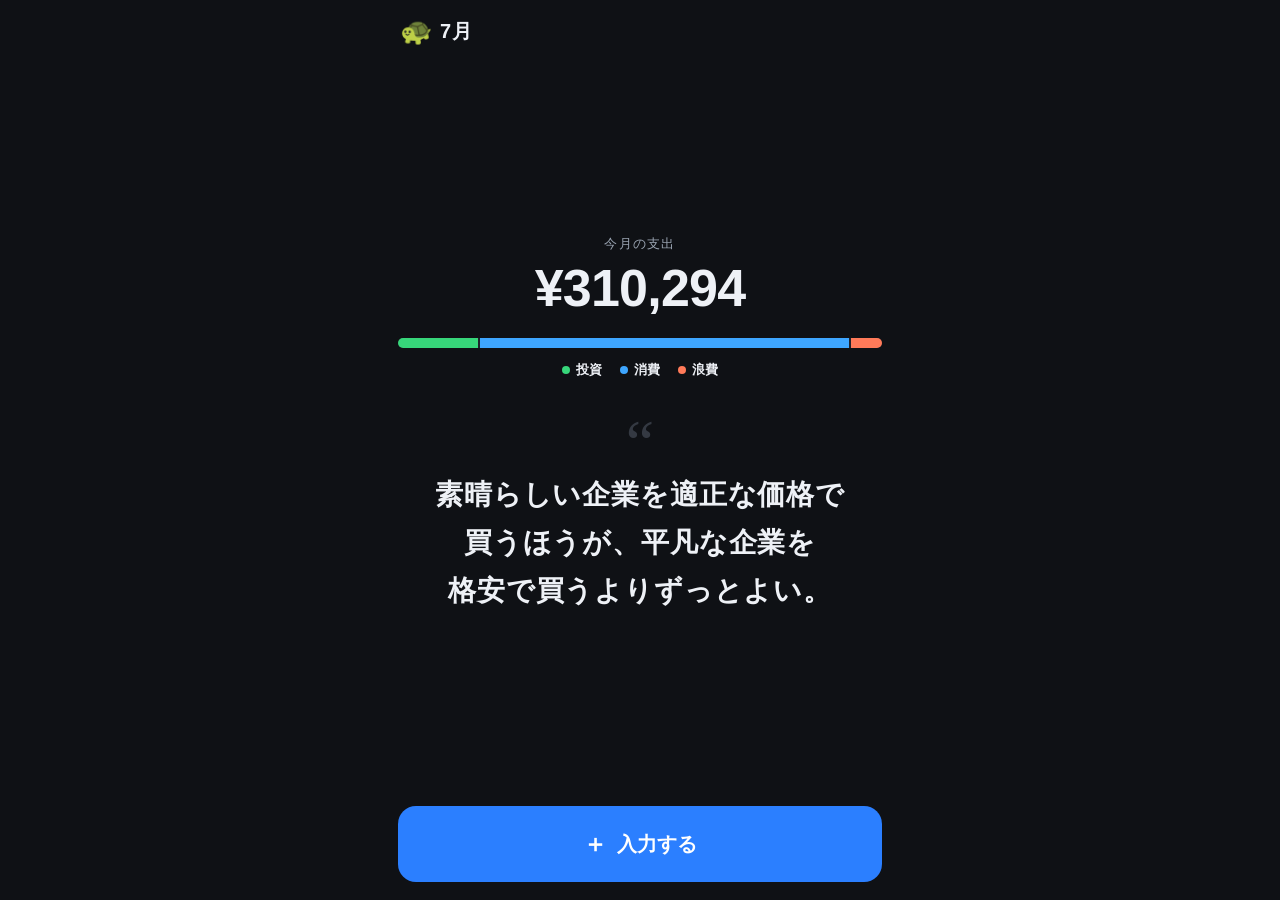
==== index.html @ e2559fa1 "🐢 Wallet PWA front-end (Apps Script backend)" ====
<!DOCTYPE html>
<html lang="ja">
<head>
<meta charset="utf-8">
<meta name="viewport" content="width=device-width, initial-scale=1, maximum-scale=1, user-scalable=no">
<meta name="apple-mobile-web-app-capable" content="yes">
<meta name="apple-mobile-web-app-status-bar-style" content="black-translucent">
<meta name="theme-color" content="#0f1115">
<meta name="apple-mobile-web-app-title" content="かんたん入力">
<link rel="manifest" href="manifest.json">
<link rel="apple-touch-icon" href="icon-180.png">
<link rel="icon" href="icon-192.png">
<title>🐢 かんたん入力</title>
<style>
  :root{
    --bg:#0f1115; --card:#171a21; --card2:#1e222b; --line:#2a2f3a;
    --txt:#eef1f6; --sub:#9aa4b2; --faint:#5a6270;
    --accent:#2b7fff; --accentDim:#22314a; --ok:#37d67a;
    --chip:#232833; --radius:16px;
    --ease:cubic-bezier(.16,1,.3,1);
  }
  *{box-sizing:border-box; -webkit-tap-highlight-color:transparent;}
  html,body{margin:0; height:100%;}
  body{
    background:var(--bg); color:var(--txt);
    font-family:-apple-system,BlinkMacSystemFont,"Hiragino Kaku Gothic ProN","Yu Gothic",Meiryo,sans-serif;
    max-width:520px; margin:0 auto; -webkit-user-select:none; user-select:none;
    min-height:100dvh; display:flex; flex-direction:column;
  }
  #app{flex:1; display:flex; flex-direction:column; padding:0 18px calc(18px + env(safe-area-inset-bottom));}
  /* --- 画面遷移アニメーション ---
     方針: 画面は「横」に進む。中の要素も必ず同じ横方向へ揃える（縦の動きは使わない）。
     進む=右から入る / 戻る=左から入る。--dx が向きを一元管理する。 */
  .screen{--dx:26px; flex:1; display:flex; flex-direction:column; animation:fadeIn .2s var(--ease);}
  .screen.rev{--dx:-26px;}
  @keyframes fadeIn{from{opacity:0;} to{opacity:1;}}
  @keyframes slideX{from{opacity:0; transform:translateX(var(--dx));} to{opacity:1; transform:none;}}
  @keyframes pop{0%{transform:scale(.94);} 55%{transform:scale(1.03);} 100%{transform:scale(1);}}
  @keyframes bump{0%{transform:scale(1);} 28%{transform:scale(1.07);} 100%{transform:scale(1);}}
  @keyframes draw{to{stroke-dashoffset:0;}}
  /* 画面内の各ブロックを、同じ横方向で少しずつ遅らせて立ち上げる */
  .screen .q{animation:slideX .4s .03s both var(--ease);}
  .screen .calcdisp{animation:slideX .42s .08s both var(--ease);}
  .screen .keypad{animation:slideX .44s .13s both var(--ease);}
  .screen input.item{animation:slideX .42s .08s both var(--ease);}
  .screen .foot{animation:slideX .44s .17s both var(--ease);}
  .screen .hero{animation:slideX .46s .04s both var(--ease);}
  .screen .quote{animation:slideX .5s .15s both var(--ease);}
  .screen .homeadd{animation:slideX .46s .22s both var(--ease);}
  /* --- shared --- */
  .navbar{display:flex; align-items:center; gap:10px; padding:16px 2px 6px; min-height:56px;}
  .back{width:40px; height:40px; border-radius:12px; background:var(--card); border:1px solid var(--line);
    display:flex; align-items:center; justify-content:center; font-size:20px; color:var(--txt);}
  .back.hidden{visibility:hidden;}
  .steplabel{font-size:13px; color:var(--sub); font-weight:600;}
  .progress{margin-left:auto; display:flex; gap:5px; align-items:center;}
  .dot{width:7px; height:7px; border-radius:50%; background:var(--line);}
  .dot.on{background:var(--accent);}
  .dot.done{background:#3a5680;}
  .q{font-size:27px; font-weight:800; letter-spacing:.01em; margin:16px 2px 4px; text-align:center; line-height:1.25;}
  .qsub{font-size:12.5px; color:var(--sub); letter-spacing:.03em; margin:0 2px 18px; text-align:center; line-height:1.55;}
  .body{flex:1; display:flex; flex-direction:column; min-height:0; justify-content:center;}
  .foot{padding-top:12px;}
  .btn{width:100%; border:none; border-radius:16px; padding:17px; font-size:18px; font-weight:800;
    background:var(--accent); color:#fff; transition:transform .08s ease, background .12s ease;}
  .btn:active:not(:disabled){transform:scale(.98);}
  .btn:disabled{background:#333a46; color:#6b7280;}
  .btn.ok{background:var(--ok); color:#04210f;}
  .btn.ghost{background:transparent; border:1px solid var(--line); color:var(--txt); font-weight:700;}
  .btn.ghost:active{background:var(--card);}
  .btn.compact{width:auto; padding:14px 22px; font-size:16px; border-radius:14px; flex:0 0 auto;}
  .btn.more{margin-top:14px; padding:14px; font-size:15px; font-weight:600; color:var(--sub);}
  .btn.more:active{background:var(--card); color:var(--txt);}
  .choice.newtag{border-style:dashed; color:var(--accent); background:transparent;}
  .addrow{display:flex; gap:8px; margin-top:14px;}
  .addrow input.item{flex:1; font-size:17px; padding:14px;}
  /* --- amount --- */
  .calcdisp{background:var(--card); border-radius:var(--radius); padding:14px 20px; margin:2px 0 14px;
    border:1px solid var(--line); min-height:92px; display:flex; flex-direction:column;
    justify-content:center; gap:6px;}
  .calcdisp .expr{font-size:16px; color:var(--sub); text-align:right; min-height:20px;
    word-break:break-all; font-variant-numeric:tabular-nums; letter-spacing:1px;}
  .calcdisp .res{display:flex; align-items:baseline; justify-content:flex-end; gap:6px;}
  .calcdisp .yen{font-size:22px; color:var(--sub);}
  .calcdisp .val{font-size:44px; font-weight:800; line-height:1; font-variant-numeric:tabular-nums;}
  .calcdisp .val.empty{color:#3a4150;}
  .keypad{display:grid; grid-template-columns:repeat(4,1fr); gap:9px;}
  .key{background:var(--card2); border:1px solid var(--line); border-radius:14px; padding:16px 0;
    font-size:23px; font-weight:700; display:flex; align-items:center; justify-content:center;
    transition:transform .07s ease, background .1s ease;}
  .key:active{background:#2a3140; transform:scale(.95);}
  .key.op{color:var(--accent); background:#19212f; border-color:#26344d;}
  .key.fn{color:#ffb020;}
  .key.eq{background:var(--accent); color:#fff; border-color:var(--accent); grid-row:span 2;}
  .key.zero{grid-column:span 2;}
  .key .ic{width:26px; height:26px; display:block;}
  .bump{animation:bump .2s var(--ease);}
  /* --- 記録完了の演出 --- */
  .success{flex:1; display:flex; flex-direction:column; align-items:center; justify-content:center; gap:18px;}
  .check{width:104px; height:104px;}
  .check circle{fill:none; stroke:var(--ok); stroke-width:2.5; stroke-dasharray:151; stroke-dashoffset:151;
    animation:draw .55s var(--ease) forwards;}
  .check path{fill:none; stroke:var(--ok); stroke-width:4; stroke-linecap:round; stroke-linejoin:round;
    stroke-dasharray:44; stroke-dashoffset:44; animation:draw .4s .45s var(--ease) forwards;}
  .stitle{font-size:23px; font-weight:800; letter-spacing:.02em; animation:slideX .45s .5s both var(--ease);}
  .ssub{font-size:15px; color:var(--sub); font-variant-numeric:tabular-nums; animation:slideX .45s .62s both var(--ease);}
  /* --- text input --- */
  input.item{width:100%; background:var(--card); border:1px solid var(--line); border-radius:14px;
    color:var(--txt); font-size:20px; padding:16px; outline:none; -webkit-user-select:text; user-select:text;}
  input.item:focus{border-color:var(--accent);}
  input.item::placeholder{color:var(--faint);}
  /* --- big choice chips --- */
  .choices{display:flex; flex-direction:column; gap:12px; margin-top:4px;}
  .choice{position:relative; background:var(--card); border:1px solid var(--line); border-radius:16px;
    padding:22px 18px; font-size:19px; font-weight:700; letter-spacing:.02em; display:flex; align-items:center;
    justify-content:center; gap:11px; text-align:center; animation:slideX .44s both var(--ease);
    transition:transform .12s var(--ease), background .16s ease, border-color .16s ease;}
  .choice .ic{width:22px; height:22px; flex:0 0 auto; color:var(--c,var(--accent));
    transition:transform .18s var(--ease);}
  .choice.on .ic{transform:scale(1.12);}
  .choices.grid2{display:grid; grid-template-columns:1fr 1fr; gap:10px;}
  .choices.grid2 .choice{padding:19px 10px; font-size:17px;}
  .choices .choice:nth-child(1){animation-delay:.04s} .choices .choice:nth-child(2){animation-delay:.08s}
  .choices .choice:nth-child(3){animation-delay:.12s} .choices .choice:nth-child(4){animation-delay:.16s}
  .choices .choice:nth-child(5){animation-delay:.20s} .choices .choice:nth-child(6){animation-delay:.24s}
  .choices .choice:nth-child(7){animation-delay:.28s} .choices .choice:nth-child(8){animation-delay:.32s}
  .choices .choice:nth-child(9){animation-delay:.36s} .choices .choice:nth-child(10){animation-delay:.40s}
  .choices .choice:nth-child(11){animation-delay:.44s} .choices .choice:nth-child(12){animation-delay:.48s}
  .choice:active{background:var(--card2); transform:scale(.97);}
  .choice.on{background:var(--card2); border-color:var(--c,var(--accent)); animation:pop .22s var(--ease);
    box-shadow:0 0 0 1px var(--c,var(--accent)) inset;}
  .choice .tick{position:absolute; right:18px; color:var(--c,var(--accent)); font-size:20px; opacity:0;
    transform:scale(.6); transition:opacity .16s ease, transform .16s var(--ease);}
  .choice.on .tick{opacity:1; transform:scale(1);}
  /* 候補の有無でレイアウトが動かないよう高さを確保（入力枠がずれない） */
  .recents{display:flex; flex-wrap:wrap; gap:8px; margin-top:14px; justify-content:center;
    align-content:flex-start; min-height:88px;}
  .rchip{background:var(--chip); border:1px solid var(--line); border-radius:999px; padding:10px 15px;
    font-size:14px; color:var(--txt); font-weight:600; animation:slideX .32s both var(--ease);
    transition:transform .14s var(--ease), background .14s ease, border-color .14s ease,
      color .14s ease, opacity .3s ease;}
  .rchip:active{background:var(--card2); transform:scale(.94);}
  .rchip.picked{background:var(--accent); border-color:var(--accent); color:#fff;
    animation:pickPop .42s var(--ease);}
  .rchip.dim{opacity:0; transform:translateX(calc(var(--dx) * .5)) scale(.92);}
  @keyframes pickPop{0%{transform:scale(1);} 35%{transform:scale(1.14);} 100%{transform:scale(1);}}
  input.item.flash{animation:inputFlash .6s var(--ease);}
  @keyframes inputFlash{
    0%{border-color:var(--accent); box-shadow:0 0 0 4px rgba(43,127,255,.28);}
    60%{border-color:var(--accent); box-shadow:0 0 0 2px rgba(43,127,255,.14);}
    100%{border-color:var(--line); box-shadow:none;}}
  .btn.ready{animation:readyPulse .5s var(--ease);}
  @keyframes readyPulse{0%{transform:scale(1);} 40%{transform:scale(1.025);} 100%{transform:scale(1);}}
  /* --- home --- */
  /* 🐢 は文字とグリフの中心が合わない（ベースラインより下にはみ出す）。
     まずベースラインを揃え、実測したインク中心の差を alignTurtle() が translateY で補正する。 */
  .home-hd{display:flex; align-items:center; gap:8px; padding:18px 2px 2px;}
  .home-hd .turtle{font-size:26px; line-height:1; display:inline-block;}
  .home-hd .m{font-size:20px; font-weight:800; letter-spacing:.02em; line-height:1; display:inline-block;}
  /* ホーム本体: 支出と名言を画面の中央に置く */
  .homebody{flex:1; display:flex; flex-direction:column; justify-content:center; gap:54px; min-height:0;}
  .hero{text-align:center;}
  .hero .hlabel{font-size:12.5px; color:var(--sub); letter-spacing:.1em;}
  .hero .hvalue{font-size:52px; font-weight:800; line-height:1.05; margin:8px 0 22px;
    font-variant-numeric:tabular-nums; letter-spacing:-.015em;}
  .hbar{height:10px; border-radius:99px; overflow:hidden; display:flex; background:var(--card2); gap:2px;}
  .hbar span{height:100%; display:block; transition:width .7s var(--ease);}
  .hlegend{display:flex; gap:18px; margin-top:13px; justify-content:center;}
  .hlegend .lg{display:flex; align-items:center; gap:6px; font-size:13px; font-weight:600; color:var(--txt);}
  .hlegend .dot{width:8px; height:8px; border-radius:99px; display:block;}
  /* 名言（心に刻む。金額ブロックと混ざらないよう、引用符で独立した塊に見せる） */
  .quote{text-align:center; padding:0 6px; position:relative;}
  .qmark{font-family:Georgia,'Times New Roman',serif; font-size:64px; line-height:.3;
    color:var(--faint); opacity:.5; height:30px; margin-bottom:8px; user-select:none;}
  .qtext{font-weight:700; letter-spacing:.03em; color:var(--txt); text-wrap:balance;
    line-height:1.72; font-size:24px;}
  .ph{white-space:nowrap;}          /* 文節の内部では改行させない */
  .homeadd{margin-top:auto; width:100%; border:none; border-radius:18px; padding:22px; font-size:20px;
    font-weight:800; background:var(--accent); color:#fff; display:flex; align-items:center;
    justify-content:center; gap:10px;}
  /* --- confirm --- */
  .rows{display:flex; flex-direction:column; gap:2px; background:var(--card); border:1px solid var(--line);
    border-radius:16px; overflow:hidden; margin-top:2px;}
  .row{position:relative; display:flex; align-items:center; gap:12px; padding:16px 18px; border-bottom:1px solid var(--line);
    animation:slideX .4s both var(--ease); transition:background .12s ease;}
  .row:active{background:var(--card2);}
  .rows .row:nth-child(1){animation-delay:.03s} .rows .row:nth-child(2){animation-delay:.07s}
  .rows .row:nth-child(3){animation-delay:.11s} .rows .row:nth-child(4){animation-delay:.15s}
  .rows .row:nth-child(5){animation-delay:.19s} .rows .row:nth-child(6){animation-delay:.23s}
  .rows .row:nth-child(7){animation-delay:.27s} .rows .row:nth-child(8){animation-delay:.31s}
  .row:last-child{border-bottom:none;}
  .row .l{font-size:13px; color:var(--sub); width:84px; flex:0 0 auto;}
  .row .v{font-size:17px; font-weight:700; flex:1; font-variant-numeric:tabular-nums;}
  .row .edit{color:var(--accent); font-size:13px;}
  .toast{position:fixed; left:50%; bottom:calc(24px + env(safe-area-inset-bottom)); transform:translateX(-50%);
    background:var(--ok); color:#04210f; font-weight:700; padding:12px 20px; border-radius:999px;
    opacity:0; transition:opacity .25s,transform .25s; pointer-events:none; z-index:20; font-size:15px;}
  .toast.show{opacity:1; transform:translate(-50%,-6px);}
  .toast.err{background:#ff5c5c; color:#2a0000;}
</style>
</head>
<body>
  <div id="app"></div>
  <div class="toast" id="toast"></div>

<script>
/* ==== 実行モード ==============================================================
   本番(GitHub Pages)では Apps Script を fetch で叩く（トークン付き）。
   ローカル(localhost/file)ではモックで単体プレビューする。 */
var API_URL='https://script.google.com/macros/s/AKfycbwnXOOCaYZkc8fek5zonE4rhSk_bP6jNX7aNWUJf_iq-mmjWNDLIPG6bRBXgBPcOM9RpQ/exec';
var USE_LIVE=/(github\.io|githubusercontent)/.test(location.hostname) || /[?&]live=1/.test(location.search);
function getPin(){ return localStorage.getItem('wallet_pin')||''; }

/* Apps Script doPost を呼ぶ。Content-Type を付けない＝text/plain 扱いで CORS プリフライトを避ける。 */
function callApi(fn,payload){
  return fetch(API_URL,{ method:'POST', body:JSON.stringify({fn:fn,token:getPin(),payload:payload||{}}) })
    .then(function(r){ return r.json(); })
    .then(function(j){
      if(j&&j.error){ var er=new Error(j.error); if(j.error==='unauthorized'){ er.unauthorized=true; if(window.__onUnauthorized) window.__onUnauthorized(); } throw er; }
      return j;
    });
}

if (USE_LIVE) {
  /* ---- 本番: fetch で Apps Script を呼ぶ（google.script.run 互換） ---- */
  window.google={ script:{ run:(function(){
    function runner(){
      var h={s:null,f:null};
      function ok(v){ if(h.s) h.s(v); }
      function ng(e){ if(h.f) h.f(e); }
      var r={
        withSuccessHandler:function(f){h.s=f;return r;},
        withFailureHandler:function(f){h.f=f;return r;},
        getFormMeta:function(){ callApi('getFormMeta').then(ok,ng); },
        appendExpense:function(p){ callApi('appendExpense',p).then(ok,ng); },
        addTag:function(n){ callApi('addTag',{name:n}).then(function(j){ok(j.tags);},ng); },
        addMethod:function(n){ callApi('addMethod',{name:n}).then(function(j){ok(j.methods);},ng); }
      };
      return r;
    }
    return {
      withSuccessHandler:function(f){return runner().withSuccessHandler(f);},
      withFailureHandler:function(f){return runner().withFailureHandler(f);},
      getFormMeta:function(){return runner().getFormMeta();},
      appendExpense:function(p){return runner().appendExpense(p);},
      addTag:function(n){return runner().addTag(n);},
      addMethod:function(n){return runner().addMethod(n);}
    };
  })() } };
}

/* ---- google.script.run スタブ（ローカルプレビュー用） ---- */
if (typeof google === 'undefined' || !google.script) {
  window.google = { script:{ run:(function(){
    /* ローカル日付（toISOStringはUTCなのでJSTだと前日になる） */
    function localToday(){ var d=new Date(); return new Date(d.getTime()-d.getTimezoneOffset()*60000).toISOString().slice(0,10); }
    /* ★実シート(505件)の頻出品目をそのまま使用。架空データは使わない */
    /* シート側で統一された12種（サブスク表の実態＋日常系） */
    var mockTags=['外食','食料品','交通','サブスク','音楽','ビジネス','配信','娯楽','プレゼント','機材'];
    var mockMethods=['PayPay','Suica','三井住友','三菱UFJ','JCB','Freee','PayPal','Apple','現金'];
    var mockItemTags={'食材調達':'食料品','ルイボスS(DOUTOR)':'外食','ルイボスM(DOUTOR)':'外食',
      '外食(すき家/母)':'外食','外食(すき家/ひとり)':'外食','外食(大戸屋/ひとり)':'外食',
      '交通費(横浜)':'交通','交通費(和田町)':'交通','交通費(新杉田)':'交通',
      'Open AI API Credit':'サブスク','Spotify Premium':'サブスク','Kindle Unlimited':'サブスク',
      'Amazon Prime':'サブスク','YouTube Premium':'サブスク','Anytime Fitness':'サブスク'};
    var cb={}; var api={
      withSuccessHandler:function(f){cb.s=f;return api;},
      withFailureHandler:function(f){cb.f=f;return api;},
      getFormMeta:function(){ setTimeout(function(){ cb.s({
        monthName:'7月', sheetExists:true, today:localToday(),
        shito:['個人','社用'], hyoka:['投資','消費','浪費'],
        kanjo:['消耗品費','通信費','交際費','会議費','新聞図書費','地代家賃','個人'],
        methods:mockMethods.slice(),
        tags:mockTags.slice(), itemTags:mockItemTags,
        /* ★実シート分析: 3回以上採用 かつ サブスクシート掲載を除外した14件（実物と同じ） */
        recentItems:['食材調達','ルイボスS(DOUTOR)','外食(すき家/母)','交通費(横浜)','外食(すき家/ひとり)',
          '引越必要用品','Open AI API Credit','交通費(和田町)','交通費(新杉田)','外食(大戸屋/ひとり)',
          'ルイボスM(DOUTOR)','交通費(羽沢横浜国大)','Switch Bot 製品','外食(La Boheme/ひとり)'],
        totals:{sha:166361,koj:143933,toshi:52000,shohi:238294,rohi:20000}
      }); },250); },
      addTag:function(name){ setTimeout(function(){
        if(mockTags.indexOf(name)<0) mockTags.push(name);
        cb.s(mockTags.slice()); },200); },
      addMethod:function(name){ setTimeout(function(){
        if(mockMethods.indexOf(name)<0) mockMethods.push(name);
        cb.s(mockMethods.slice()); },200); },
      appendExpense:function(p){ setTimeout(function(){
        if(p.item&&p.tag) mockItemTags[p.item]=p.tag;
        cb.s({ok:true,monthName:'7月',
          totals:{sha:166361+(p.shito==='社用'?+p.price:0), koj:143933+(p.shito==='個人'?+p.price:0)},
          itemTags:mockItemTags}); },500); }
    }; return api;
  })() } };
}

/* ---- 状態 ---- */
var meta=null;
var data={ amount:'', item:'', tag:'', method:'', shito:'', kanjo:'', hyoka:'', date:'' };
var LABELS={amount:'金額',item:'品目',tag:'タグ',method:'支払方法',shito:'使途',kanjo:'勘定項目',hyoka:'評価'};
var cur='home';          // 'home' | step-name | 'confirm'
var editReturn=false;    // 確認画面から項目編集→確認へ戻る
var navDir='fwd';        // 'fwd' | 'back'（アニメーション方向）

/* ★品目の推測候補は一旦オフ。
   過去シートにタグ/支払方法の列を追加して分析し直してから true に戻す。
   （現状のデータだけで推測すると精度が出ないため） */
var SUGGEST_ENABLED=false;

var tagInherited=false;   /* 候補から品目を選びタグを引き継いだ = タグ選択を飛ばす */

/* 個人のときは勘定項目、タグ引き継ぎ時はタグを飛ばす（確認画面でいつでも変更可） */
function activeSteps(){
  var s=['amount','item'];
  if(!tagInherited) s.push('tag');
  s.push('method','shito');
  if(data.shito!=='個人') s.push('kanjo');
  s.push('hyoka');
  return s;
}

var app=document.getElementById('app');
function fy(n){return Number(n||0).toLocaleString('ja-JP');}
function esc(s){return String(s).replace(/[&<>"]/g,function(c){return{'&':'&amp;','<':'&lt;','>':'&gt;','"':'&quot;'}[c];});}
function toast(m,err){var t=document.getElementById('toast');t.textContent=m;t.className='toast show'+(err?' err':'');
  setTimeout(function(){t.className='toast'+(err?' err':'');},1800);}
function vib(ms){if(navigator.vibrate)navigator.vibrate(ms);}

/* ---- お金の名言（ホームでランダム表示） ----
   帰属が争われている俗説（例:「複利は人類最大の発明」=アインシュタイン説）は除外し、
   出典がはっきりしているものを中心に収録。 */
var QUOTES=[
{q:'価格とは支払うもの。価値とは手に入れるものだ。',a:'ウォーレン・バフェット'},
{q:'ルール1、決して金を失わないこと。ルール2、ルール1を絶対に忘れないこと。',a:'ウォーレン・バフェット'},
{q:'他人が貪欲なときに恐れ、他人が恐れているときに貪欲であれ。',a:'ウォーレン・バフェット'},
{q:'素晴らしい企業を適正な価格で買うほうが、平凡な企業を格安で買うよりずっとよい。',a:'ウォーレン・バフェット'},
{q:'今日、誰かが日陰に座れるのは、ずっと前に誰かが木を植えたからだ。',a:'ウォーレン・バフェット'},
{q:'支出して残った分を貯めるのではなく、貯めて残った分を使いなさい。',a:'ウォーレン・バフェット'},
{q:'リスクは、自分が何をしているか分かっていないことから生まれる。',a:'ウォーレン・バフェット'},
{q:'10年持つ気がない株なら、10分すら持つべきではない。',a:'ウォーレン・バフェット'},
{q:'評判を築くには20年かかるが、壊すには5分とかからない。',a:'ウォーレン・バフェット'},
{q:'投資とは、将来より多く受け取るために、今日の購買力を手放すことだ。',a:'ウォーレン・バフェット'},
{q:'誰が裸で泳いでいたかは、潮が引いたときに分かる。',a:'ウォーレン・バフェット'},
{q:'習慣の鎖は、重すぎて断ち切れなくなるまで軽くて感じられない。',a:'ウォーレン・バフェット'},
{q:'最も重要な投資は、自分自身への投資である。',a:'ウォーレン・バフェット'},
{q:'分散投資は無知に対する防御だ。自分が何をしているか分かっていれば、ほとんど意味がない。',a:'ウォーレン・バフェット'},
{q:'株式市場は、せっかちな人から辛抱強い人へお金を移す装置である。',a:'ウォーレン・バフェット'},
{q:'最初の10万ドルを貯めるのが一番きつい。だが、なんとしてもやり遂げなさい。',a:'チャーリー・マンガー'},
{q:'大金は売り買いにあるのではなく、待つことにある。',a:'チャーリー・マンガー'},
{q:'手数料と税金を差し引いた後で考えろ。それ以外は幻想だ。',a:'チャーリー・マンガー'},
{q:'複利の効きを、必要もないのに邪魔してはいけない。',a:'チャーリー・マンガー'},
{q:'1ペニーの節約は、1ペニーの稼ぎに等しい。',a:'ベンジャミン・フランクリン'},
{q:'時は金なり。',a:'ベンジャミン・フランクリン'},
{q:'知識への投資は、常に最高の利息を生む。',a:'ベンジャミン・フランクリン'},
{q:'小さな出費に用心せよ。小さな穴が大きな船を沈める。',a:'ベンジャミン・フランクリン'},
{q:'富は、持つ者のものではなく、楽しむ者のものである。',a:'ベンジャミン・フランクリン'},
{q:'借金をするより、夕食を抜いて寝るほうがよい。',a:'ベンジャミン・フランクリン'},
{q:'空の袋はまっすぐに立たない。',a:'ベンジャミン・フランクリン'},
{q:'貧しいのは、持っているものが少ない人ではなく、もっと欲しがる人だ。',a:'セネカ'},
{q:'我々が短い人生を受け取ったのではない。我々がそれを短くしているのだ。',a:'セネカ'},
{q:'どの港へ向かうか分からぬ者に、順風は吹かない。',a:'セネカ'},
{q:'足るを知る者は富む。',a:'老子'},
{q:'大道は甚だ夷らかなるも、民は径を好む。',a:'老子'},
{q:'不義にして富み且つ貴きは、我に於いて浮雲の如し。',a:'孔子'},
{q:'富にして求むべくんば、執鞭の士と雖も、吾亦これを為さん。',a:'孔子'},
{q:'富をなす根源は仁義道徳。正しい道理の富でなければ、その富は永続しない。',a:'渋沢栄一'},
{q:'論語と算盤は、一致すべきものである。',a:'渋沢栄一'},
{q:'夢なき者は理想なし、理想なき者は信念なし、信念なき者は計画なし。',a:'渋沢栄一'},
{q:'人生設計の第一歩は、まず収入の四分の一を天引き貯金することである。',a:'本多静六'},
{q:'金儲けの秘訣は、勤倹貯蓄から始まる。',a:'本多静六'},
{q:'職業の道楽化こそ、人生最大の幸福である。',a:'本多静六'},
{q:'道徳なき経済は罪悪であり、経済なき道徳は寝言である。',a:'二宮尊徳'},
{q:'遠きをはかる者は富み、近くをはかる者は貧す。',a:'二宮尊徳'},
{q:'積小為大。小を積みて大と為す。',a:'二宮尊徳'},
{q:'短期的には市場は投票機だが、長期的には計量器である。',a:'ベンジャミン・グレアム'},
{q:'投資家の最大の問題、そして最大の敵は、おそらく自分自身である。',a:'ベンジャミン・グレアム'},
{q:'安全余裕。この四文字に、健全な投資の秘密は集約される。',a:'ベンジャミン・グレアム'},
{q:'投資とは、徹底した分析に基づき、元本の安全と適切な収益を約束する行為である。',a:'ベンジャミン・グレアム'},
{q:'干し草の山から針を探すな。干し草の山ごと買え。',a:'ジョン・ボーグル'},
{q:'時間は味方、衝動は敵。',a:'ジョン・ボーグル'},
{q:'市場のリターンのうち、あなたが手にするのはコストを引いた残りだけだ。',a:'ジョン・ボーグル'},
{q:'何もしないでじっとしていろ。',a:'ジョン・ボーグル'},
{q:'投資家が被る損失の多くは、下落そのものより、下落を予測しようとして生じる。',a:'ピーター・リンチ'},
{q:'自分が理解できるものに投資しなさい。',a:'ピーター・リンチ'},
{q:'株を買うのに、なぜ電子レンジを買うときほど調べないのか。',a:'ピーター・リンチ'},
{q:'強気相場は悲観の中で生まれ、懐疑の中で育ち、楽観の中で成熟し、幸福感の中で消えていく。',a:'ジョン・テンプルトン'},
{q:'「今回は違う」は、投資で最も高くつく四文字だ。',a:'ジョン・テンプルトン'},
{q:'分散投資は、投資における唯一のフリーランチである。',a:'ハリー・マーコウィッツ'},
{q:'お金のために働くのではなく、お金を自分のために働かせなさい。',a:'ロバート・キヨサキ'},
{q:'金持ちは資産を買う。貧乏人は支出をする。中流は資産だと思って負債を買う。',a:'ロバート・キヨサキ'},
{q:'今、他の人がしない生き方をすれば、後で他の人ができない生き方ができる。',a:'デイヴ・ラムジー'},
{q:'予算とは、お金にどこへ行けと命じることだ。さもないと、どこへ消えたかと訝ることになる。',a:'デイヴ・ラムジー'},
{q:'年収20ポンド、年支出19ポンド19シリング6ペンス、結果幸福。年収20ポンド、年支出20ポンド0シリング6ペンス、結果悲惨。',a:'チャールズ・ディケンズ'},
{q:'金は良い召使いだが、悪い主人である。',a:'フランシス・ベーコン'},
{q:'倹約は、立派な収入である。',a:'キケロ'},
{q:'富とは、多くの財産を持つことではなく、少ない欲求を持つことだ。',a:'エピクテトス'},
{q:'持っていないものを嘆くな。持っているものを喜べ。',a:'エピクテトス'},
{q:'人は自分に起こる出来事ではなく、それをどう捉えるかに乱される。',a:'エピクテトス'},
{q:'幸福とは、多くを持つことではなく、多くを必要としないことだ。',a:'ソクラテス'},
{q:'満足は自然の富であり、贅沢は人工の貧困である。',a:'ソクラテス'},
{q:'金銭は、それを軽蔑する者にこそ、しばしば集まる。',a:'アリストテレス'},
{q:'富の本質は、使用にあって所有にあるのではない。',a:'アリストテレス'},
{q:'私が知る限り、幸福な金持ちになる唯一の方法は、稼ぐより少なく使うことだ。',a:'アンドリュー・カーネギー'},
{q:'一つのカゴにすべての卵を盛れ。そしてそのカゴを見守れ。',a:'アンドリュー・カーネギー'},
{q:'金持ちのまま死ぬのは、恥ずべきことだ。',a:'アンドリュー・カーネギー'},
{q:'貯蓄しない人間は、成功への道具を持たない。',a:'ジョン・D・ロックフェラー'},
{q:'配当が入ってくるのを見ること以外に、私に喜びを与えるものはない。',a:'ジョン・D・ロックフェラー'},
{q:'誰かに何かを頼むなら、まず自分がその価値を示せ。',a:'ジョン・D・ロックフェラー'},
{q:'貧乏人とは、お金を持たない人ではない。何もすることがない人のことだ。',a:'ヘンリー・フォード'},
{q:'金は腕と頭に付いてくる。追いかけるものではない。',a:'ヘンリー・フォード'},
{q:'できると思えばできる、できないと思えばできない。',a:'ヘンリー・フォード'},
{q:'成功の秘訣は、他人の立場を理解することだ。',a:'ヘンリー・フォード'},
{q:'収入を増やすより、支出を減らすほうが確実だ。',a:'ことわざ'},
{q:'早起きは三文の徳。',a:'ことわざ'},
{q:'塵も積もれば山となる。',a:'ことわざ'},
{q:'安物買いの銭失い。',a:'ことわざ'},
{q:'金は天下の回り物。',a:'ことわざ'},
{q:'入るを量りて出ずるを為す。',a:'礼記'},
{q:'倹約は最良の収入源である。',a:'ラルフ・ワルド・エマソン'},
{q:'金は海水のようなものだ。飲めば飲むほど喉が渇く。',a:'ショーペンハウアー'},
{q:'富は、それを使う知恵がなければ役に立たない。',a:'ヘンリー・デイヴィッド・ソロー'},
{q:'人は、自分の魂を売り渡すほど安く時間を売っている。',a:'ヘンリー・デイヴィッド・ソロー'},
{q:'ある物の値段とは、それと引き換えに差し出す人生の量である。',a:'ヘンリー・デイヴィッド・ソロー'},
{q:'簡素に、簡素に、簡素に生きよ。',a:'ヘンリー・デイヴィッド・ソロー'},
{q:'人生でお金がすべてではないと言う人ほど、たいていお金を持っていない。',a:'サマセット・モーム'},
{q:'金は第六感のようなもので、それなしでは他の五感も十分に働かない。',a:'サマセット・モーム'},
{q:'一日一日を、収穫のためでなく、種まきのために生きよ。',a:'ロバート・ルイス・スティーヴンソン'},
{q:'投資で成功する鍵は、他人が売っているときに買う勇気を持つことだ。',a:'ジョン・テンプルトン'},
{q:'安く買って高く売る。誰もが知っているが、誰もができない。',a:'ジム・ロジャーズ'},
{q:'何もしないことも、立派な投資判断である。',a:'ジム・ロジャーズ'},
{q:'市場は、あなたが支払い能力を保てる以上に長く、不合理であり続けられる。',a:'ジョン・メイナード・ケインズ'},
{q:'長期的には、我々はみな死んでいる。',a:'ジョン・メイナード・ケインズ'},
{q:'正しいことよりも、間違っていることに早く気づくほうが大事だ。',a:'ジョージ・ソロス'},
{q:'重要なのは、正しいか間違っているかではなく、正しいときにいくら儲け、間違ったときにいくら損するかだ。',a:'ジョージ・ソロス'},
{q:'節約とは、貧しくなることではなく、自由になることだ。',a:'ヴィッキー・ロビン'},
{q:'お金とは、あなたの人生のエネルギーと引き換えに得るものだ。',a:'ヴィッキー・ロビン'},
{q:'富とは、働かなくなった後、何日生きられるかで測られる。',a:'ロバート・キヨサキ'},
{q:'倹約なくして、誰も金持ちにはなれない。倹約すれば、誰も貧乏にはならない。',a:'サミュエル・ジョンソン'},
{q:'金を稼ぐより、使うほうが難しい。',a:'ヘンリー・デイヴィッド・ソロー'},
{q:'我々は、必要のないものを買うために、好きでもない仕事をしている。',a:'チャック・パラニューク'},
{q:'複利は、時間を味方につけた者だけに微笑む。',a:'ジョン・ボーグル'},
{q:'貯金は、未来の自分への仕送りである。',a:'ことわざ'},
{q:'一銭を笑う者は一銭に泣く。',a:'ことわざ'},
{q:'稼ぐに追いつく貧乏なし。',a:'ことわざ'}
];
function randomQuote(){ return QUOTES[Math.floor(Math.random()*QUOTES.length)]; }

/* 話者の功績（誰か分かるように簡潔に） */
var AUTHORS={
'ウォーレン・バフェット':'史上最高の投資家・バークシャー会長',
'チャーリー・マンガー':'バフェットの盟友・バークシャー副会長',
'ベンジャミン・フランクリン':'アメリカ建国の父',
'ベンジャミン・グレアム':'バリュー投資の父',
'ジョン・ボーグル':'インデックス投資の創始者・バンガード創業',
'ピーター・リンチ':'伝説のファンドマネージャー',
'ジョン・テンプルトン':'逆張り投資の先駆者',
'ハリー・マーコウィッツ':'現代ポートフォリオ理論・ノーベル経済学賞',
'ジム・ロジャーズ':'世界的投資家・クォンタムファンド共同創業',
'ジョージ・ソロス':'ヘッジファンドの帝王',
'ジョン・メイナード・ケインズ':'20世紀最大の経済学者',
'ロバート・キヨサキ':'『金持ち父さん貧乏父さん』著者',
'デイヴ・ラムジー':'アメリカの家計再建の伝道師',
'ヴィッキー・ロビン':'『お金か人生か』著者・FIREの源流',
'アンドリュー・カーネギー':'鉄鋼王・大慈善家',
'ジョン・D・ロックフェラー':'石油王・史上最大の富豪',
'ヘンリー・フォード':'フォード創業者・大量生産の父',
'渋沢栄一':'日本資本主義の父・500社を創った男',
'本多静六':'日本初の林学博士・蓄財の名人',
'二宮尊徳':'江戸の農政家・報徳思想の祖',
'老子':'古代中国の思想家・道教の祖',
'孔子':'儒教の祖',
'セネカ':'古代ローマのストア派哲学者',
'キケロ':'古代ローマの政治家・雄弁家',
'エピクテトス':'ストア派の哲学者・元奴隷',
'ソクラテス':'古代ギリシャの哲学者',
'アリストテレス':'古代ギリシャの哲学者・万学の祖',
'フランシス・ベーコン':'イギリスの哲学者・帰納法の祖',
'ショーペンハウアー':'ドイツの哲学者',
'ラルフ・ワルド・エマソン':'アメリカの思想家',
'ヘンリー・デイヴィッド・ソロー':'『ウォールデン』の思想家',
'チャールズ・ディケンズ':'イギリスの文豪',
'サマセット・モーム':'イギリスの作家',
'サミュエル・ジョンソン':'イギリスの文学者・辞書編纂者',
'ロバート・ルイス・スティーヴンソン':'『宝島』の作家',
'チャック・パラニューク':'『ファイト・クラブ』の作家',
'礼記':'儒教の経典',
'ことわざ':''
};
function authorLine(a){
  var d=AUTHORS[a];
  return d ? (a+'（'+d+'）') : a;
}

/* 日本語を文節っぽい塊へ分割する。
   改行してよいのは「句読点の後」と「助詞の後」だけ。塊の内部は改行禁止にするので、
   「正しいか間／違っている」のような単語の途中での分断が起きない。 */
/* 助詞として扱う字。「と」「か」「な」は語を壊すため除外
   （と→とき/ところ/とも、か→しかし、な→なければ 等） */
var PARTICLES='はがをにへでもやのば';
var PUNCT='、。！？';
function phraseChunks(s){
  var out=[], cur='';
  for(var i=0;i<s.length;i++){
    var c=s[i], nx=s[i+1]||'';
    cur+=c;
    if(nx==='') continue;
    var isPunct = PUNCT.indexOf(c)>=0;
    var isP = PARTICLES.indexOf(c)>=0 && cur.length>1;   /* 塊の先頭の「と」等は助詞ではない */
    var nextIsP = PARTICLES.indexOf(nx)>=0;
    var nextIsPunct = (PUNCT+'」』）').indexOf(nx)>=0;
    /* 「ではなく」「ではない」等の常用句は割らない */
    var glue = ['なく','ない','なら','なけ'].indexOf(s.substr(i+1,2))>=0;
    if(isPunct || (isP && !nextIsP && !nextIsPunct && !glue)){ out.push(cur); cur=''; }
  }
  if(cur) out.push(cur);
  return out;
}
function quoteHtml(s){
  return phraseChunks(s).map(function(p){
    return '<span class="ph">'+esc(p)+'</span>';
  }).join('');
}
/* 名言の字の大きさを決める。
   「全体の長さ」だけでなく「最長の塊が一行に収まるか」も見て、実際の幅から算出する。
   これで塊を割らずに（＝語の途中で改行せずに）、可能な限り大きく表示できる。 */
function fitQuote(s){
  var el=document.querySelector('.qtext');
  if(!el) return;
  var w=el.clientWidth || 480;
  var chunks=phraseChunks(s);
  var maxCh=1;
  chunks.forEach(function(p){ if(p.length>maxCh) maxCh=p.length; });
  var n=s.length;
  var byTotal = n<=22 ? 34 : (n<=40 ? 28 : (n<=62 ? 23 : 19));  /* 全体量からの上限 */
  var byChunk = Math.floor(w / (maxCh*1.08));                    /* 最長の塊が収まる上限 */
  var size=Math.max(14, Math.min(byTotal, byChunk, 34));
  el.style.fontSize=size+'px';
}

/* ---- アイコン（線画・currentColor）＋ 色による識別 ---- */
var ICON={
  person:'<circle cx="12" cy="8" r="4"/><path d="M4 21v-1a6 6 0 0 1 6-6h4a6 6 0 0 1 6 6v1"/>',
  briefcase:'<rect x="3" y="7" width="18" height="14" rx="2"/><path d="M9 7V5a2 2 0 0 1 2-2h2a2 2 0 0 1 2 2v2"/><path d="M3 13h18"/>',
  cart:'<path d="M3 4h2l2.2 10.2a1 1 0 0 0 1 .8h8.6a1 1 0 0 0 1-.8L20 8H6"/><circle cx="9" cy="19" r="1.6"/><circle cx="17" cy="19" r="1.6"/>',
  trend:'<path d="M3 17l6-6 4 4 7-7"/><path d="M15 8h5v5"/>',
  flame:'<path d="M12 3c.5 3 3 4.5 3 8a3 3 0 0 1-6 0c0-1 .5-1.8 1-2.5C9 10 7.5 12 7.5 14.5A4.5 4.5 0 0 0 12 19a4.5 4.5 0 0 0 4.5-4.5C16.5 9.5 13.5 6 12 3z"/>',
  card:'<rect x="2" y="5" width="20" height="14" rx="2"/><path d="M2 10h20"/><path d="M6 15h4"/>',
  phone:'<rect x="6" y="2" width="12" height="20" rx="2.5"/><path d="M10.5 18.5h3"/>',
  train:'<rect x="5" y="3" width="14" height="12" rx="3"/><path d="M5 10h14"/><circle cx="9" cy="12.5" r="1"/><circle cx="15" cy="12.5" r="1"/><path d="M8 18l-2 3M16 18l2 3"/>',
  cash:'<rect x="2" y="6" width="20" height="12" rx="2"/><circle cx="12" cy="12" r="2.5"/><path d="M6 12h.01M18 12h.01"/>',
  file:'<path d="M14 3H7a2 2 0 0 0-2 2v14a2 2 0 0 0 2 2h10a2 2 0 0 0 2-2V8z"/><path d="M14 3v5h5"/><path d="M9 13h6M9 17h4"/>',
  dots:'<circle cx="5" cy="12" r="1.6"/><circle cx="12" cy="12" r="1.6"/><circle cx="19" cy="12" r="1.6"/>',
  food:'<path d="M6 3v7a2 2 0 0 0 4 0V3"/><path d="M8 10v11"/><path d="M17.5 3C16 5 15.5 7 15.5 9c0 1.2.8 2 2 2h1V3z"/><path d="M17.5 11v10"/>',
  gift:'<rect x="3" y="8" width="18" height="4" rx="1"/><path d="M5 12v8a1 1 0 0 0 1 1h12a1 1 0 0 0 1-1v-8"/><path d="M12 8v13"/><path d="M12 8C10.5 5.5 9 4 7.8 4.6 6.6 5.2 7.4 8 12 8zM12 8c1.5-2.5 3-4 4.2-3.4 1.2.6.4 3.4-4.2 3.4z"/>',
  tag:'<path d="M3 11.5V5a2 2 0 0 1 2-2h6.5L21 12.5 12.5 21z"/><circle cx="8" cy="8" r="1.4"/>',
  basket:'<path d="M5.5 9h13l-1.3 10.2a2 2 0 0 1-2 1.8H8.8a2 2 0 0 1-2-1.8z"/><path d="M9 9V6.5a3 3 0 0 1 6 0V9"/><path d="M10 13v4M14 13v4"/>',
  music:'<circle cx="6.5" cy="18" r="2.6"/><circle cx="17.5" cy="16" r="2.6"/><path d="M9.1 18V7l11-2.2V16"/><path d="M9.1 10.6l11-2.2"/>',
  repeat:'<path d="M4 10a6 6 0 0 1 6-6h8"/><path d="M15.5 1.5L18.5 4l-3 2.5"/><path d="M20 14a6 6 0 0 1-6 6H6"/><path d="M8.5 22.5L5.5 20l3-2.5"/>',
  broadcast:'<circle cx="12" cy="12" r="2.2"/><path d="M8.4 8.4a5 5 0 0 0 0 7.2"/><path d="M15.6 15.6a5 5 0 0 0 0-7.2"/><path d="M5.6 5.6a9 9 0 0 0 0 12.8"/><path d="M18.4 18.4a9 9 0 0 0 0-12.8"/>',
  game:'<rect x="2" y="7.5" width="20" height="9" rx="4.5"/><path d="M7 12h3M8.5 10.5v3"/><circle cx="15.8" cy="11" r="1"/><circle cx="18.2" cy="13.2" r="1"/>',
  tool:'<path d="M14.6 3.5a5 5 0 0 0-5.9 6.4l-6 6a2.1 2.1 0 0 0 3 3l6-6a5 5 0 0 0 6.4-5.9l-3.2 3.2-2.8-.7-.7-2.8z"/>',
  wallet:'<path d="M3 7.5A2.5 2.5 0 0 1 5.5 5H18a1 1 0 0 1 1 1v1.5"/><rect x="3" y="7.5" width="18" height="12" rx="2"/><path d="M15.5 13.5h5.5"/><circle cx="16.6" cy="13.5" r="1"/>',
  apple:'<path d="M12.5 6.5c-1.6-.9-3.2-.9-4.6-.2C5.6 7.5 4.5 10.6 5.4 14c.7 2.7 2.4 5.5 4.1 5.5.9 0 1.4-.6 2.5-.6s1.5.6 2.5.6c1.7 0 3.4-2.8 4.1-5.5"/><path d="M18.6 14c.6-2.3-.2-4.6-1.9-5.6"/><path d="M12.5 6.5c1.1-.5 2.5-.4 3.6.2"/><path d="M13.5 5.5c1.2-.4 2-1.6 1.9-2.9-1.3.1-2.4 1-2.7 2.2"/>',
  book:'<path d="M4 4.5A1.5 1.5 0 0 1 5.5 3H19v18H5.5A1.5 1.5 0 0 1 4 19.5z"/><path d="M4 17h15"/><path d="M8 7h7"/>',
  health:'<path d="M12 20.5C7 17 3.5 13.9 3.5 10.2A4.7 4.7 0 0 1 12 7.4a4.7 4.7 0 0 1 8.5 2.8c0 3.7-3.5 6.8-8.5 10.3z"/>',
  shirt:'<path d="M8 3l4 2.5L16 3l5 3-2.5 4L17 9v12H7V9l-1.5 1L3 6z"/>',
  home:'<path d="M3 10.5L12 3l9 7.5"/><path d="M5.5 9.5V20h13V9.5"/><path d="M10 20v-6h4v6"/>',
  travel:'<rect x="3" y="7.5" width="18" height="12.5" rx="2"/><path d="M8.5 7.5V5a1.5 1.5 0 0 1 1.5-1.5h4A1.5 1.5 0 0 1 15.5 5v2.5"/><path d="M3 13h18"/>'
};
/* 新しいタグ・支払方法には、名前から自動でアイコンと色を割り当てる */
var ICON_RULES=[
  /* 支払方法系を先に判定（「Apple」「PayPal」等がタグ語に食われないように） */
  [/現金|キャッシュ|Cash/i, 'cash'],
  [/Apple|iCloud|iTunes/i, 'apple'],
  [/PayPal|Pal|Wallet|財布/i, 'wallet'],
  [/PayPay|Pay(?!ee)|決済|QR/i, 'phone'],
  [/カード|VISA|Master|JCB|Amex|銀行|口座|信用|クレジット/i, 'card'],
  /* タグ系 */
  [/投資|株|信託|証券|積立|NISA|iDeCo|資産/i, 'trend'],
  [/外食|飲食|ランチ|ディナー|カフェ|レストラン|居酒屋|喫茶|ラーメン|寿司|焼肉|弁当|定食|丼|そば|うどん|パン|飲み/, 'food'],
  [/食料|食材|スーパー|青果|米|肉|魚|野菜|果物|調味|お菓子/, 'basket'],
  [/交通|電車|バス|タクシー|移動|運賃|ガソリン|駐車|Suica|IC/i, 'train'],
  [/旅行|ホテル|宿|旅|観光|出張/, 'travel'],
  [/音楽|楽器|ミュージック|音源|プラグイン|ギター|ピアノ|Music|Audio|DTM/i, 'music'],
  [/サブスク|定期|月額|年額|購読|継続|Subscription/i, 'repeat'],
  [/ビジネス|仕事|事務|経費|会計|法人|営業|広告/, 'briefcase'],
  [/配信|放送|ライブ|ストリーム|通信|ネット|携帯|電話|回線|Stream|Live/i, 'broadcast'],
  [/娯楽|ゲーム|遊|趣味|エンタメ|映画|漫画|Game/i, 'game'],
  [/機材|工具|備品|器具|ツール|PC|パソコン|家電|Tool/i, 'tool'],
  [/プレゼント|ギフト|贈|お祝い|差し入れ|誕生日/, 'gift'],
  [/本|書籍|学習|教育|勉強|新聞|雑誌|Book/i, 'book'],
  [/医療|病院|薬|健康|サプリ|フィットネス|ジム|サウナ|温泉|整体|マッサージ|歯/, 'health'],
  [/服|衣|美容|化粧|理容|美容院|床屋|靴/, 'shirt'],
  [/家|住居|家賃|光熱|水道|電気|ガス|日用品|生活/, 'home'],
  [/交際|接待|会食|友人/, 'person']
];
var AUTO_PALETTE=['#3ea6ff','#37d67a','#ffb020','#f472b6','#a78bfa','#22d3ee','#fb923c','#4ade80','#f87171','#60a5fa','#e0b45c','#34d399'];
function inferIcon_(name){
  var s=String(name||'');
  for(var i=0;i<ICON_RULES.length;i++){ if(ICON_RULES[i][0].test(s)) return ICON_RULES[i][1]; }
  return 'tag';
}
function autoColor_(name){
  var s=String(name||''), h=0;
  for(var i=0;i<s.length;i++) h=(h*31+s.charCodeAt(i))>>>0;
  return AUTO_PALETTE[h % AUTO_PALETTE.length];
}

/** 🐢 と月名の「実際に描かれている部分」の中心を揃える。
 *  絵文字はベースラインより下にはみ出す（実測: 🐢は下に4px、7月は2px）ため、
 *  箱を中央寄せしただけでは見た目が下にずれる。
 *  canvas で各文字のインク範囲を実測し、要素の箱の中心からのズレを求めて打ち消す。
 *  端末ごとに絵文字フォントが違うので固定値にせず実行時に計算する。 */
function alignTurtle(){
  var t=document.querySelector('.home-hd .turtle'), m=document.querySelector('.home-hd .m');
  if(!t||!m) return;
  try{
    var ctx=document.createElement('canvas').getContext('2d');
    if(!ctx) return;
    /* 箱の中心を0としたときの「インク中心」の位置を返す（正=下） */
    function inkOffsetFromBoxCenter(el, txt){
      var cs=getComputedStyle(el);
      ctx.font=cs.fontWeight+' '+cs.fontSize+' '+cs.fontFamily;
      var x=ctx.measureText(txt);
      if(x.actualBoundingBoxAscent===undefined || x.fontBoundingBoxAscent===undefined) return null;
      var box=el.getBoundingClientRect().height;
      var baselineFromTop=(box - (x.fontBoundingBoxAscent + x.fontBoundingBoxDescent))/2 + x.fontBoundingBoxAscent;
      var inkCenterFromTop=baselineFromTop + (x.actualBoundingBoxDescent - x.actualBoundingBoxAscent)/2;
      return inkCenterFromTop - box/2;
    }
    t.style.transform='';   /* 前回の補正を外してから測る */
    var a=inkOffsetFromBoxCenter(t, t.textContent||'🐢');
    var b=inkOffsetFromBoxCenter(m, m.textContent||'7月');
    if(a===null||b===null||!isFinite(a)||!isFinite(b)) return;
    t.style.transform='translateY('+(b-a).toFixed(2)+'px)';
  }catch(e){}
}
/* ラベル -> アイコン / 識別色（シート側の条件付き書式と色を揃えてある） */
var STYLE={
  /* 使途・評価 */
  '個人':{i:'person',c:'#3ea6ff'}, '社用':{i:'briefcase',c:'#a78bfa'}, '家事按分':{i:'home',c:'#a78bfa'},
  '投資':{i:'trend',c:'#37d67a'}, '消費':{i:'cart',c:'#3ea6ff'}, '浪費':{i:'flame',c:'#ff7a59'},
  /* 支払方法 */
  'PayPay':{i:'phone',c:'#ff5c5c'}, 'Suica':{i:'train',c:'#37d67a'},
  '三井住友':{i:'card',c:'#4ade80'}, '三菱UFJ':{i:'card',c:'#f87171'}, 'JCB':{i:'card',c:'#60a5fa'},
  'Freee':{i:'file',c:'#38bdf8'}, 'PayPal':{i:'wallet',c:'#818cf8'}, 'Apple':{i:'apple',c:'#c9d1d9'},
  '現金':{i:'cash',c:'#ffb020'},
  /* タグ */
  '外食':{i:'food',c:'#ffb020'}, '食料品':{i:'basket',c:'#4ade80'}, '交通':{i:'train',c:'#60a5fa'},
  'サブスク':{i:'repeat',c:'#a78bfa'}, '音楽':{i:'music',c:'#f472b6'}, 'ビジネス':{i:'briefcase',c:'#2dd4bf'},
  '配信':{i:'broadcast',c:'#fbbf24'}, '娯楽':{i:'game',c:'#fb7185'},
  'プレゼント':{i:'gift',c:'#f87171'}, '機材':{i:'tool',c:'#94a3b8'}
};
/** 未登録のラベルは、名前からアイコンと色を自動で割り当てる（新しいタグ・支払方法用） */
function styleOf(label){ return STYLE[label] || {i:inferIcon_(label), c:autoColor_(label)}; }

function iconSvg(name){
  return '<svg class="ic" viewBox="0 0 24 24" fill="none" stroke="currentColor" stroke-width="1.7" '+
    'stroke-linecap="round" stroke-linejoin="round">'+(ICON[name]||ICON.tag)+'</svg>';
}

/* ---- 遷移 ---- */
function paint(html){ app.innerHTML='<div class="screen'+(navDir==='back'?' rev':'')+'">'+html+'</div>'; window.scrollTo(0,0); }
function go(step){ navDir='fwd'; cur=step; render(); }
function next(){
  if(editReturn){ editReturn=false; navDir='fwd'; cur='confirm'; render(); return; }
  var steps=activeSteps(); var i=steps.indexOf(cur);
  navDir='fwd'; cur=(i<steps.length-1)?steps[i+1]:'confirm'; render();
}
function back(){
  navDir='back';
  if(editReturn){ editReturn=false; cur='confirm'; render(); return; }  /* 確認画面から修正に来た場合は確認へ戻す */
  if(cur==='confirm'){ var s=activeSteps(); cur=s[s.length-1]; render(); return; }
  var steps=activeSteps(); var i=steps.indexOf(cur);
  cur=(i<=0)?'home':steps[i-1]; render();
}
function pick(field,val){
  data[field]=val;
  if(field==='shito'){ data.kanjo=(val==='個人')?'個人':''; }  /* 個人は問答無用で勘定項目=個人 */
  vib(15); setTimeout(next,150);
}

/* ---- 電卓（四則演算・×÷優先） ---- */
var calcExpr='';
var BKSP='<svg class="ic" viewBox="0 0 24 24" fill="none" stroke="currentColor" stroke-width="1.9" stroke-linecap="round" stroke-linejoin="round"><path d="M20 6a1 1 0 0 1 1 1v10a1 1 0 0 1 -1 1h-10.5a1 1 0 0 1 -.7 -.3l-4.8 -4.8a1.3 1.3 0 0 1 0 -1.8l4.8 -4.8a1 1 0 0 1 .7 -.3z"/><path d="M12 10.5l3 3m0 -3l-3 3"/></svg>';
function evalExpr(s){
  if(!s) return 0;
  var toks=String(s).match(/(\d+\.?\d*|[+\-−×÷])/g);
  if(!toks) return 0;
  toks=toks.slice();
  while(toks.length && /[+\-−×÷]/.test(toks[toks.length-1])) toks.pop();
  if(!toks.length) return 0;
  var p=[toks[0]];
  for(var i=1;i<toks.length;i+=2){
    var op=toks[i], n=toks[i+1];
    if(n===undefined) break;
    if(op==='×') p[p.length-1]=String(Number(p[p.length-1])*Number(n));
    else if(op==='÷') p[p.length-1]=String(Number(n)===0?0:Number(p[p.length-1])/Number(n));
    else { p.push(op); p.push(n); }
  }
  var r=Number(p[0])||0;
  for(var j=1;j<p.length;j+=2){
    var o=p[j], m=Number(p[j+1])||0;
    if(o==='+') r+=m; else if(o==='-'||o==='−') r-=m;
  }
  return isFinite(r)?r:0;
}
function calcKey(k){
  if(k==='C') calcExpr='';
  else if(k==='back') calcExpr=calcExpr.slice(0,-1);
  else if(k==='='){ var r=evalExpr(calcExpr); calcExpr=(r>0)?String(Math.round(r)):''; }
  else if(k==='+'||k==='−'||k==='×'||k==='÷'){
    if(!calcExpr) return;                                        /* 先頭に演算子は置かない */
    if(/[+\-−×÷]$/.test(calcExpr)) calcExpr=calcExpr.slice(0,-1)+k;  /* 連続演算子は置換 */
    else calcExpr+=k;
  } else { calcExpr+=k; }                                        /* 数字・00 */
  if(calcExpr.length>24) calcExpr=calcExpr.slice(0,24);
  vib(8); updateCalc();
}
function updateCalc(){
  var e=document.getElementById('expr'), v=document.getElementById('amt'), b=document.getElementById('nextBtn');
  if(!e) return;
  var r=Math.round(evalExpr(calcExpr)); var pos=r>0;
  e.textContent=calcExpr||'0';
  var nt=pos?fy(r):'0';
  if(v.textContent!==nt){ v.classList.remove('bump'); void v.offsetWidth; v.classList.add('bump'); }
  v.textContent=nt; v.classList.toggle('empty',!pos);
  if(b) b.disabled=!pos;
}
function commitAmount(){ var r=Math.round(evalExpr(calcExpr)); if(r>0){ data.amount=String(r); next(); } }

/* ---- 部品 ---- */
function navbar(title,showBack){
  var steps=activeSteps(); var i=steps.indexOf(cur);
  var dots = steps.map(function(s,idx){
    var cls='dot'+(idx===i?' on':((cur==='confirm'||idx<i)?' done':''));
    return '<span class="'+cls+'"></span>';
  }).join('');
  return '<div class="navbar">'+
    '<div class="back'+(showBack?'':' hidden')+'" onclick="back()">‹</div>'+
    '<span class="steplabel">'+title+'</span>'+
    '<span class="progress">'+dots+'</span></div>';
}

/* ---- 各画面 ---- */
function render(){
  if(cur==='home') return renderHome();
  if(cur==='confirm') return renderConfirm();
  if(cur==='amount') return renderAmount();
  if(cur==='item') return renderItem();
  if(cur==='tag') return renderTag();
  if(cur==='method') return renderMethod();
  if(cur==='shito') return renderChoice('shito', ['個人','社用'], '使途を選ぶ');
  if(cur==='kanjo') return renderChoice('kanjo', meta.kanjo.filter(function(v){return v!=='個人';}), '勘定項目を選ぶ');
  if(cur==='hyoka') return renderChoice('hyoka', meta.hyoka, '評価を選ぶ');
}

function renderHome(){
  var t=meta.totals||{sha:0,koj:0};
  /* 今月の支出を「評価（投資/消費/浪費）」の割合で見せる */
  var toshi=t.toshi||0, shohi=t.shohi||0, rohi=t.rohi||0;
  var total=toshi+shohi+rohi;
  var pct=function(v){ return total ? (v/total*100) : 0; };
  var seg=[
    {k:'投資', v:toshi, c:'#37d67a'},
    {k:'消費', v:shohi, c:'#3ea6ff'},
    {k:'浪費', v:rohi,  c:'#ff7a59'}
  ];
  var bar=seg.map(function(s){
    return '<span style="width:'+pct(s.v)+'%; background:'+s.c+'"></span>';
  }).join('');
  var legend=seg.map(function(s){
    return '<span class="lg"><i class="dot" style="background:'+s.c+'"></i>'+s.k+'</span>';
  }).join('');
  var qt=randomQuote();
  paint(
    '<div class="home-hd"><span class="turtle">🐢</span><span class="m">'+esc(meta.monthName)+'</span></div>'+
    '<div class="homebody">'+
      '<div class="hero">'+
        '<div class="hlabel">今月の支出</div>'+
        '<div class="hvalue">¥'+fy(total)+'</div>'+
        '<div class="hbar">'+bar+'</div>'+
        '<div class="hlegend">'+legend+'</div>'+
      '</div>'+
      '<div class="quote">'+
        '<div class="qmark">“</div>'+
        '<div class="qtext">'+quoteHtml(qt.q)+'</div>'+
      '</div>'+
    '</div>'+
    '<button class="homeadd" onclick="startEntry()"><span style="font-size:24px">＋</span> 入力する</button>');
  fitQuote(qt.q);
  alignTurtle();
}
function startEntry(){
  data={amount:'',item:'',tag:'',method:'',shito:'',kanjo:'',hyoka:'',date:meta.today};
  calcExpr=''; editReturn=false; tagInherited=false; methodExpanded=false; go('amount');
}

function renderAmount(){
  if(!calcExpr && data.amount) calcExpr=String(data.amount);
  var keys=[
    {t:'C',c:'fn',k:'C'},{t:'÷',c:'op',k:'÷'},{t:'×',c:'op',k:'×'},{t:BKSP,c:'fn',k:'back'},
    {t:'7',k:'7'},{t:'8',k:'8'},{t:'9',k:'9'},{t:'−',c:'op',k:'−'},
    {t:'4',k:'4'},{t:'5',k:'5'},{t:'6',k:'6'},{t:'＋',c:'op',k:'+'},
    {t:'1',k:'1'},{t:'2',k:'2'},{t:'3',k:'3'},{t:'＝',c:'eq',k:'='},
    {t:'00',k:'00'},{t:'0',c:'zero',k:'0'}
  ];
  var kpHtml=keys.map(function(x){
    return '<div class="key'+(x.c?' '+x.c:'')+'" onclick="calcKey(\''+x.k+'\')">'+x.t+'</div>';
  }).join('');
  paint(
    navbar(LABELS.amount, true)+
    '<div class="q">金額を入力</div>'+
    '<div class="body">'+
      '<div class="calcdisp">'+
        '<div class="expr" id="expr">'+(calcExpr||'0')+'</div>'+
        '<div class="res"><span class="val empty" id="amt">0</span></div>'+
      '</div>'+
      '<div class="keypad">'+kpHtml+'</div>'+
    '</div>'+
    '<div class="foot"><button class="btn" id="nextBtn" onclick="commitAmount()" disabled>次へ</button></div>');
  updateCalc();
}

function renderItem(){
  paint(
    navbar(LABELS.item, true)+
    '<div class="q">品目を入力</div>'+
    '<div class="body">'+
      '<input class="item" id="itm" type="text" placeholder="例：食材調達" autocomplete="off" value="'+esc(data.item)+'">'+
      (SUGGEST_ENABLED ? '<div class="recents" id="rec"></div>' : '')+
    '</div>'+
    '<div class="foot"><button class="btn" id="nextBtn" onclick="commitItem()"'+(data.item.trim()?'':' disabled')+'>次へ</button></div>');
  var inp=document.getElementById('itm');
  inp.addEventListener('input',function(){
    data.item=this.value;
    tagInherited=false;                      /* 手で打ち直したら引き継ぎは解除 */
    document.getElementById('nextBtn').disabled=!this.value.trim();
    renderSuggest(this.value);
  });
  renderSuggest(data.item);
  setTimeout(function(){ inp.focus(); },80);
}
/* 入力に対する過去品目の類似候補（表記ゆれ防止＝同じワードに揃える） */
function similarItems(q, n){
  var pool=meta.recentItems||[]; var lq=String(q).trim().toLowerCase();
  if(!lq) return [];
  var starts=[], inc=[];
  pool.forEach(function(t){
    var lt=String(t).toLowerCase();
    if(lt===lq) return;                       /* 完全一致は候補に出さない */
    if(lt.indexOf(lq)===0) starts.push(t);
    else if(lt.indexOf(lq)>=0) inc.push(t);
  });
  return starts.concat(inc).slice(0, n||6);
}
function renderSuggest(q){
  if(!SUGGEST_ENABLED) return;              /* 候補は一旦オフ */
  var rec=document.getElementById('rec'); if(!rec) return;
  rec.innerHTML='';
  var hits=similarItems(q, 6);                /* 入力してから・似た候補があるときだけ出す */
  hits.forEach(function(t){
    var c=document.createElement('div'); c.className='rchip'; c.textContent=t;
    c.onclick=function(){ setItem(t, c); };
    rec.appendChild(c);
  });
}
/* 候補を選んだときの演出: 押した候補が確定色に光り、他は静かに消え、入力欄が受け取る */
function setItem(t, el){
  if(pickingItem) return;
  pickingItem=true;
  data.item=t;
  var tg=(meta.itemTags||{})[t];            /* 過去に同じ品目で選んだタグを引き継ぐ */
  if(tg){ data.tag=tg; tagInherited=true; } /* 引き継いだらタグ選択は飛ばす（確認画面で変更可） */
  vib(12);

  if(el){
    el.classList.add('picked');
    [].forEach.call(document.querySelectorAll('.rchip'), function(c){
      if(c!==el) c.classList.add('dim');
    });
  }
  var inp=document.getElementById('itm');
  if(inp){
    inp.value=t;
    inp.classList.remove('flash'); void inp.offsetWidth; inp.classList.add('flash');
  }
  var b=document.getElementById('nextBtn');
  if(b){ b.disabled=false; b.classList.remove('ready'); void b.offsetWidth; b.classList.add('ready'); }

  setTimeout(function(){ pickingItem=false; renderSuggest(t); }, 460);
}
var pickingItem=false;
function commitItem(){ var v=document.getElementById('itm').value.trim(); if(!v) return; data.item=v; next(); }

/* 支払方法: よく使う3つだけ出し、残りは「詳細オプション」に隠す */
var PRIMARY_METHODS=['三井住友','三菱UFJ','PayPay','現金'];
var methodExpanded=false;
function renderMethod(){
  var all=meta.methods||[];
  var primary=PRIMARY_METHODS.filter(function(v){ return all.indexOf(v)>=0; });
  var others=all.filter(function(v){ return primary.indexOf(v)<0; });
  /* 既に主要以外が選ばれている場合は開いた状態で出す（戻ってきたとき選択が見えるように） */
  var open = methodExpanded || (data.method && primary.indexOf(data.method)<0);
  var html=primary.map(function(v){ return choiceHtml('method', v); }).join('');
  if(open){
    html+=others.map(function(v){ return choiceHtml('method', v); }).join('');
    html+='<div class="choice newtag" onclick="showAddMethod()"><span>＋ 新しい支払方法</span></div>';
  }
  paint(
    navbar(LABELS.method, true)+
    '<div class="q">支払方法を選ぶ</div>'+
    '<div class="body">'+
      '<div class="choices'+(open&&all.length>5?' grid2':'')+'">'+html+'</div>'+
      '<div id="addMethodBox"></div>'+
      (open ? '' : '<button class="btn ghost more" onclick="expandMethods()">詳細オプション</button>')+
    '</div>');
}
function expandMethods(){ methodExpanded=true; navDir='fwd'; render(); }
function showAddMethod(){
  var box=document.getElementById('addMethodBox');
  box.innerHTML='<div class="addrow">'+
    '<input class="item" id="newMethod" type="text" placeholder="支払方法の名前" autocomplete="off">'+
    '<button class="btn compact" onclick="commitAddMethod()">追加</button></div>';
  var i=document.getElementById('newMethod');
  i.addEventListener('keydown',function(e){ if(e.key==='Enter') commitAddMethod(); });
  setTimeout(function(){ i.focus(); },60);
}
function commitAddMethod(){
  var el=document.getElementById('newMethod'); if(!el) return;
  var v=el.value.trim(); if(!v) return;
  google.script.run
    .withSuccessHandler(function(list){ meta.methods=list; data.method=v; vib(15); next(); })
    .withFailureHandler(function(e){ toast('追加できません: '+(e&&e.message?e.message:e), true); })
    .addMethod(v);
}

/* タグ（任意項目）: 選ぶ / 追加する / スキップ */
function renderTag(){
  var list=meta.tags||[];
  var items=list.map(function(v){ return choiceHtml('tag', v); }).join('');
  items+='<div class="choice newtag" onclick="showAddTag()"><span>＋ 新しいタグ</span></div>';
  var two=(list.length+1)>6;
  paint(
    navbar(LABELS.tag, true)+
    '<div class="q">タグを選ぶ</div>'+
    '<div class="body">'+
      '<div class="choices'+(two?' grid2':'')+'">'+items+'</div>'+
      '<div id="addTagBox"></div>'+
    '</div>');
}
function showAddTag(){
  var box=document.getElementById('addTagBox');
  box.innerHTML='<div class="addrow">'+
    '<input class="item" id="newTag" type="text" placeholder="タグ名" autocomplete="off">'+
    '<button class="btn compact" onclick="commitAddTag()">追加</button></div>';
  var i=document.getElementById('newTag');
  i.addEventListener('keydown',function(e){ if(e.key==='Enter') commitAddTag(); });
  setTimeout(function(){ i.focus(); },60);
}
function commitAddTag(){
  var el=document.getElementById('newTag'); if(!el) return;
  var v=el.value.trim(); if(!v) return;
  google.script.run
    .withSuccessHandler(function(list){ meta.tags=list; data.tag=v; vib(15); next(); })
    .withFailureHandler(function(e){ toast('追加できません: '+(e&&e.message?e.message:e), true); })
    .addTag(v);
}

function renderChoice(field, list, q){
  list=list||[];
  var two=list.length>6;                       /* 項目が多いときは2列で収める */
  var items=list.map(function(v){ return choiceHtml(field, v); }).join('');
  paint(
    navbar(LABELS[field], true)+
    '<div class="q">'+q+'</div>'+
    '<div class="body"><div class="choices'+(two?' grid2':'')+'">'+items+'</div></div>');
}

/* アイコン＋識別色つきの選択カード */
function choiceHtml(field, v){
  var st=styleOf(v), on=data[field]===v;
  return '<div class="choice'+(on?' on':'')+'" style="--c:'+st.c+'" '+
    'onclick="pick(\''+field+'\',\''+esc(v).replace(/'/g,"\\'")+'\')">'+
    iconSvg(st.i)+'<span>'+esc(v)+'</span><span class="tick">✓</span></div>';
}

function renderConfirm(){
  var personalKanjo = (data.shito==='個人');   // 個人は勘定項目=個人で固定・編集不可
  var rowsList=[
    ['amount','金額','¥'+fy(data.amount),true],
    ['item','品目',esc(data.item),true],
    ['tag','タグ',data.tag?esc(data.tag):'—',true],
    ['method','支払方法',esc(data.method),true],
    ['shito','使途',esc(data.shito),true],
    ['kanjo','勘定項目',esc(data.kanjo),!personalKanjo],
    ['hyoka','評価',esc(data.hyoka),true]
  ];
  var rows=rowsList.map(function(r){
    var editable=r[3];
    return '<div class="row"'+(editable?' onclick="editField(\''+r[0]+'\')"':'')+'>'+
      '<span class="l">'+r[1]+'</span><span class="v">'+r[2]+'</span>'+
      (editable?'<span class="edit">変更</span>':'')+'</div>';
  }).join('');
  var dateRow='<div class="row" onclick="openDate(event)">'+
    '<span class="l">日付</span>'+
    '<span class="v" id="dtLabel">'+dateLabel(data.date)+'</span>'+
    '<input type="date" id="dt" value="'+data.date+'" onchange="onDateChange(this.value)" '+
      'style="position:absolute; left:18px; bottom:6px; opacity:0; width:1px; height:1px; pointer-events:none;">'+
    '<span class="edit" id="todayBtn">今日</span></div>';
  paint(
    navbar('確認', true)+
    '<div class="q">これで記録する？</div>'+
    '<div class="body"><div class="rows">'+rows+dateRow+'</div></div>'+
    '<div class="foot"><button class="btn" id="saveBtn" onclick="save()">記録する</button></div>');
  document.getElementById('todayBtn').onclick=function(ev){ ev.stopPropagation();
    data.date=meta.today; document.getElementById('dt').value=meta.today;
    document.getElementById('dtLabel').textContent=dateLabel(meta.today); };
}
function dateLabel(iso){
  if(!iso) return '—';
  var p=iso.split('-'); var wd=['日','月','火','水','木','金','土'];
  var d=new Date(iso+'T00:00:00');
  return p[0]+'/'+p[1]+'/'+p[2]+'（'+wd[d.getDay()]+'）';
}
function openDate(e){
  if(e && e.target && e.target.id==='todayBtn') return;
  var el=document.getElementById('dt');
  try{ el.showPicker(); }catch(_){ el.focus(); el.click(); }
}
function onDateChange(v){ data.date=v; var l=document.getElementById('dtLabel'); if(l) l.textContent=dateLabel(v); }
function editField(f){ editReturn=true; go(f); }

function save(){
  var btn=document.getElementById('saveBtn'); btn.disabled=true; btn.textContent='記録中…';
  google.script.run
    .withSuccessHandler(function(res){
      if(res&&res.totals) meta.totals=res.totals;
      if(res&&res.itemTags) meta.itemTags=res.itemTags;   /* 品目→タグ の記憶を最新化 */
      vib(30); celebrate();
    })
    .withFailureHandler(function(err){
      btn.disabled=false; btn.textContent='記録する';
      toast('失敗: '+(err&&err.message?err.message:err), true);
    })
    .appendExpense({date:data.date||meta.today, item:data.item, price:data.amount,
      tag:data.tag, method:data.method, shito:data.shito, kanjo:data.kanjo, hyoka:data.hyoka});
}
function celebrate(){
  navDir='fwd';
  app.innerHTML='<div class="screen"><div class="success">'+
    '<svg class="check" viewBox="0 0 52 52"><circle cx="26" cy="26" r="24"/><path d="M15 27l7 7 15-16"/></svg>'+
    '<div class="stitle">記録しました</div>'+
    '<div class="ssub">¥'+fy(data.amount)+'　'+esc(data.item)+'</div>'+
  '</div></div>';
  setTimeout(function(){ go('home'); }, 1300);
}

/* ---- 起動 ---- */
function bootApp(){
  app.innerHTML='<div class="q" style="margin-top:60px">読み込み中…</div>';
  google.script.run.withSuccessHandler(function(m){
    meta=m;
    if(!meta.methods) meta.methods=['PayPay','Suica','三井住友','三菱UFJ','JCB','Freee','PayPal','Apple','現金'];
    if(!meta.tags) meta.tags=['外食','食料品','交通','サブスク','音楽','ビジネス','配信','娯楽','プレゼント','機材'];
    if(!meta.itemTags) meta.itemTags={};
    data.date=m.today; go('home');
  }).withFailureHandler(function(e){
    if(e&&e.unauthorized){ renderSetup('PINが正しくありません。もう一度入力してください。'); return; }
    app.innerHTML='<div class="q" style="margin-top:40px">読込に失敗しました</div><div class="qsub">'+esc((e&&e.message)||e)+'</div>';
  }).getFormMeta();
}

/* 初回だけ PIN を入力してもらい端末に保存する（本番のみ）。公開ソースに秘密を置かないための仕組み。 */
function renderSetup(msg){
  app.innerHTML=
    '<div class="navbar"><div class="back hidden">‹</div><div class="steplabel">初期設定</div></div>'+
    '<div class="body">'+
      '<div class="q">アプリのPINを入力</div>'+
      '<div class="qsub">最初の1回だけ。この端末に保存され、次回からは不要です。</div>'+
      (msg?'<div class="qsub" style="color:#ff7a59">'+esc(msg)+'</div>':'')+
      '<input class="item" id="pinin" type="password" inputmode="text" autocomplete="off" placeholder="PIN">'+
    '</div>'+
    '<div class="foot"><button class="btn" id="pinsave">保存して開始</button></div>';
  var inp=document.getElementById('pinin');
  function save(){ var v=(inp.value||'').trim(); if(!v) return; localStorage.setItem('wallet_pin',v); bootApp(); }
  document.getElementById('pinsave').onclick=save;
  inp.addEventListener('keydown',function(ev){ if(ev.key==='Enter') save(); });
  setTimeout(function(){ inp.focus(); },100);
}
window.__onUnauthorized=function(){ renderSetup('PINが正しくありません。もう一度入力してください。'); };

if(USE_LIVE && !getPin()) renderSetup(''); else bootApp();
</script>
</body>
</html>
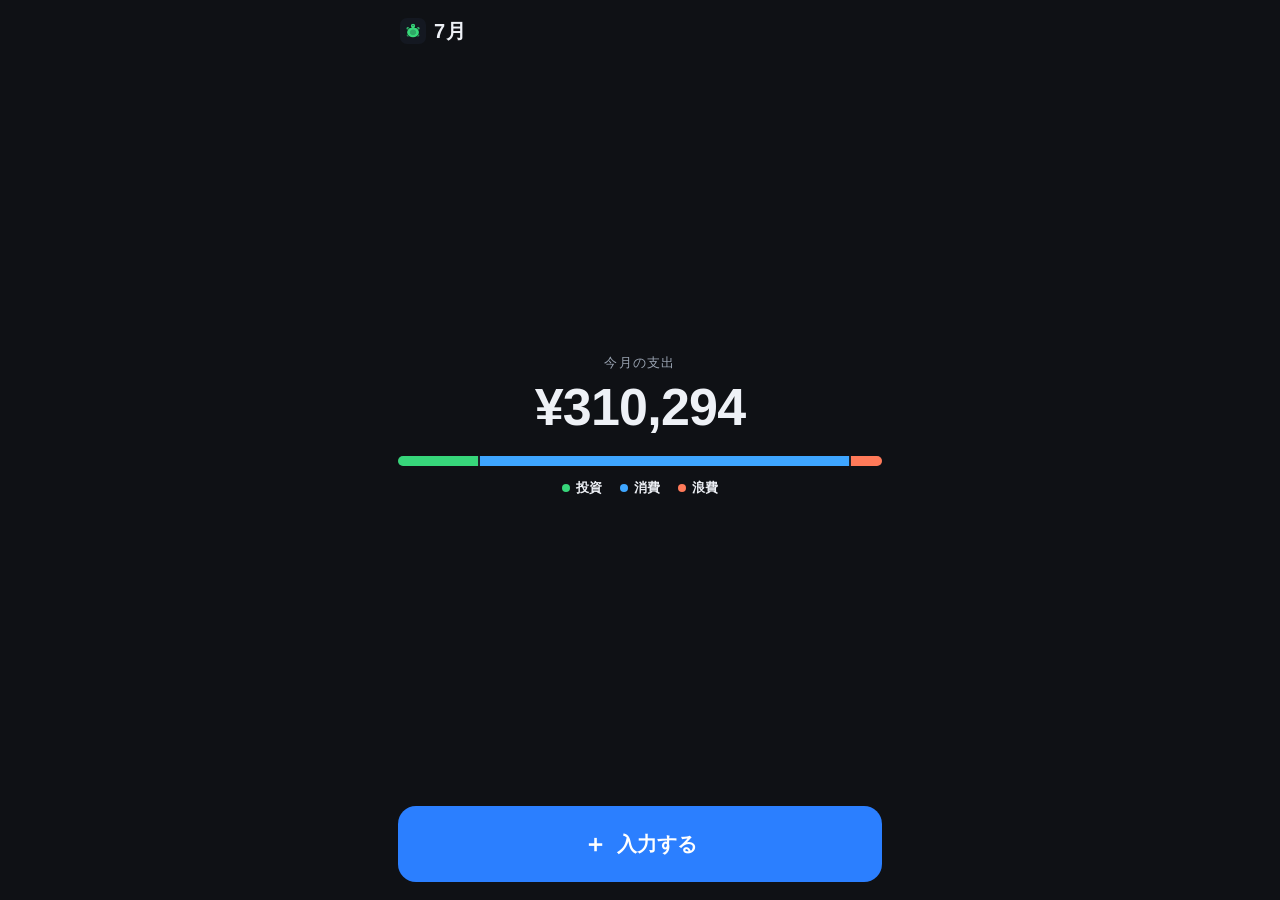
==== commit 611ba16c: "ホーム改善: 亀アイコン画像化 / 名言削除で金額+ゲージ中央 / ローディング演出" ====
--- a/index.html
+++ b/index.html
@@ -151,10 +151,20 @@
     100%{border-color:var(--line); box-shadow:none;}}
   .btn.ready{animation:readyPulse .5s var(--ease);}
   @keyframes readyPulse{0%{transform:scale(1);} 40%{transform:scale(1.025);} 100%{transform:scale(1);}}
+  /* --- loading（中央にリング＋亀アイコンのパルス） --- */
+  .loading{flex:1; display:flex; flex-direction:column; align-items:center; justify-content:center; gap:20px;}
+  .spinner{position:relative; width:76px; height:76px;}
+  .spinner:before{content:''; position:absolute; inset:0; border-radius:50%;
+    border:3px solid var(--line); border-top-color:var(--accent); animation:spin .8s linear infinite;}
+  .spinner .spimg{position:absolute; inset:15px; width:46px; height:46px; border-radius:13px;
+    animation:lpulse 1.5s var(--ease) infinite;}
+  .ltext{color:var(--sub); font-size:13.5px; letter-spacing:.14em; animation:ldots 1.5s ease-in-out infinite;}
+  @keyframes spin{to{transform:rotate(360deg);}}
+  @keyframes lpulse{0%,100%{opacity:.75; transform:scale(.95);} 50%{opacity:1; transform:scale(1.05);}}
+  @keyframes ldots{0%,100%{opacity:.5;} 50%{opacity:1;}}
   /* --- home --- */
-  /* 🐢 は文字とグリフの中心が合わない（ベースラインより下にはみ出す）。
-     まずベースラインを揃え、実測したインク中心の差を alignTurtle() が translateY で補正する。 */
   .home-hd{display:flex; align-items:center; gap:8px; padding:18px 2px 2px;}
+  .home-hd .turtleimg{width:26px; height:26px; border-radius:7px; display:block;}
   .home-hd .turtle{font-size:26px; line-height:1; display:inline-block;}
   .home-hd .m{font-size:20px; font-weight:800; letter-spacing:.02em; line-height:1; display:inline-block;}
   /* ホーム本体: 支出と名言を画面の中央に置く */
@@ -771,9 +781,8 @@
   var legend=seg.map(function(s){
     return '<span class="lg"><i class="dot" style="background:'+s.c+'"></i>'+s.k+'</span>';
   }).join('');
-  var qt=randomQuote();
   paint(
-    '<div class="home-hd"><span class="turtle">🐢</span><span class="m">'+esc(meta.monthName)+'</span></div>'+
+    '<div class="home-hd"><img class="turtleimg" src="icon-192.png" alt="🐢"><span class="m">'+esc(meta.monthName)+'</span></div>'+
     '<div class="homebody">'+
       '<div class="hero">'+
         '<div class="hlabel">今月の支出</div>'+
@@ -781,14 +790,8 @@
         '<div class="hbar">'+bar+'</div>'+
         '<div class="hlegend">'+legend+'</div>'+
       '</div>'+
-      '<div class="quote">'+
-        '<div class="qmark">“</div>'+
-        '<div class="qtext">'+quoteHtml(qt.q)+'</div>'+
-      '</div>'+
     '</div>'+
     '<button class="homeadd" onclick="startEntry()"><span style="font-size:24px">＋</span> 入力する</button>');
-  fitQuote(qt.q);
-  alignTurtle();
 }
 function startEntry(){
   data={amount:'',item:'',tag:'',method:'',shito:'',kanjo:'',hyoka:'',date:meta.today};
@@ -1056,8 +1059,15 @@
 }
 
 /* ---- 起動 ---- */
+function renderLoading(){
+  app.innerHTML=
+    '<div class="loading">'+
+      '<div class="spinner"><img class="spimg" src="icon-192.png" alt=""></div>'+
+      '<div class="ltext">読み込み中</div>'+
+    '</div>';
+}
 function bootApp(){
-  app.innerHTML='<div class="q" style="margin-top:60px">読み込み中…</div>';
+  renderLoading();
   google.script.run.withSuccessHandler(function(m){
     meta=m;
     if(!meta.methods) meta.methods=['PayPay','Suica','三井住友','三菱UFJ','JCB','Freee','PayPal','Apple','現金'];
